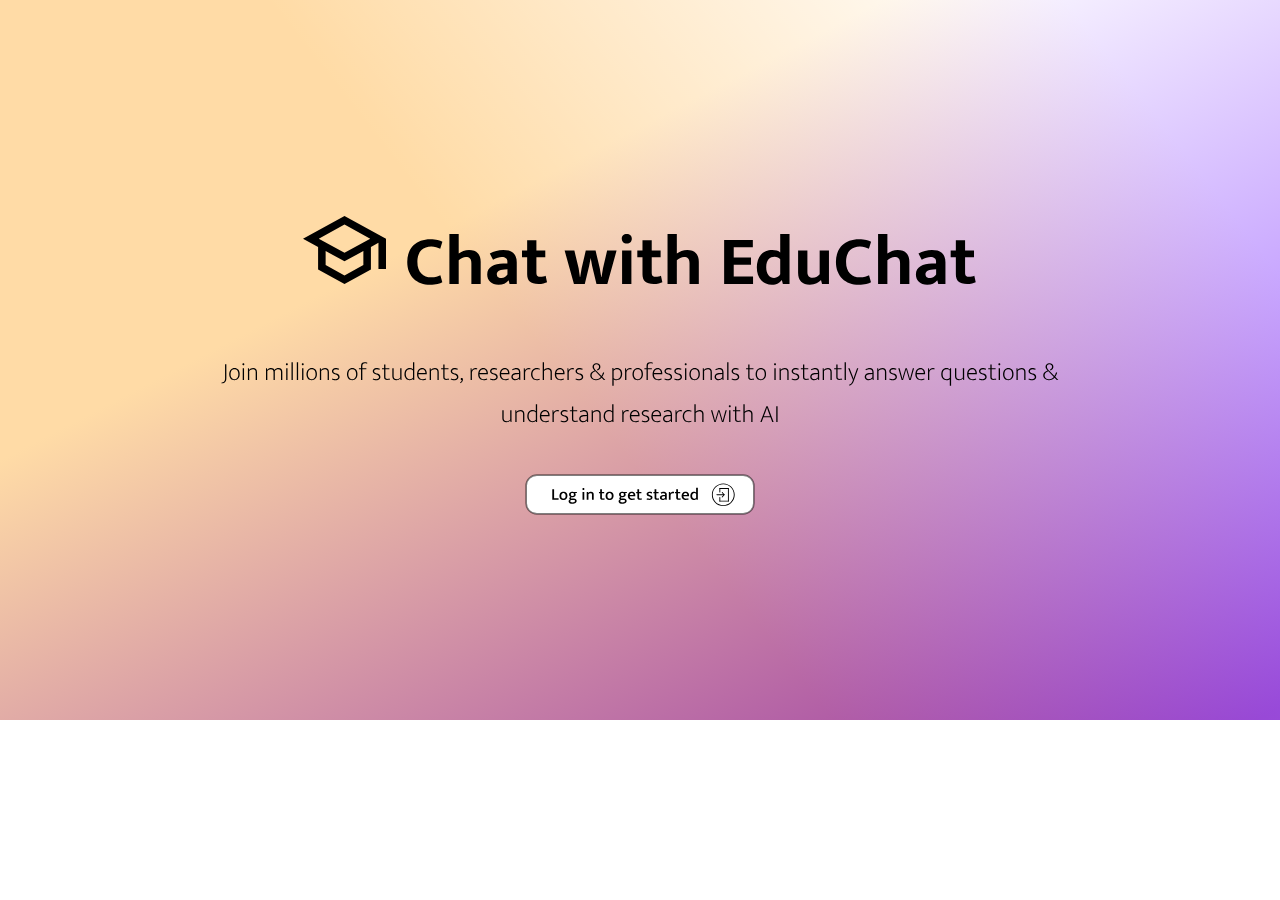
==== index.html @ 91930472 "add many strange things" ====
<!DOCTYPE html>
<html lang="en">
<head>
    <meta charset="UTF-8">
    <meta name="viewport" content="width=device-width, initial-scale=1.0">
    <title>Document</title>
    <link rel="stylesheet" href="style\reset.css">
    <link rel="stylesheet" href="style\main.css">
</head>
<body>
    <img class="background" src="media\svg\background.svg" alt="welcome image">
    <img class="welcomeWindowTopText" src="media\svg\welcomePage\top_text.svg" alt="welcome image">
    <img class="welcomeWindowBottomText" src="media\svg\welcomePage\bottom_text.svg" alt="welcome image">
    <a href="login-form.html"><img class="getLogButton" src="media\svg\welcomePage\loginButton.svg" alt="log button"></a>
</body>
</html>
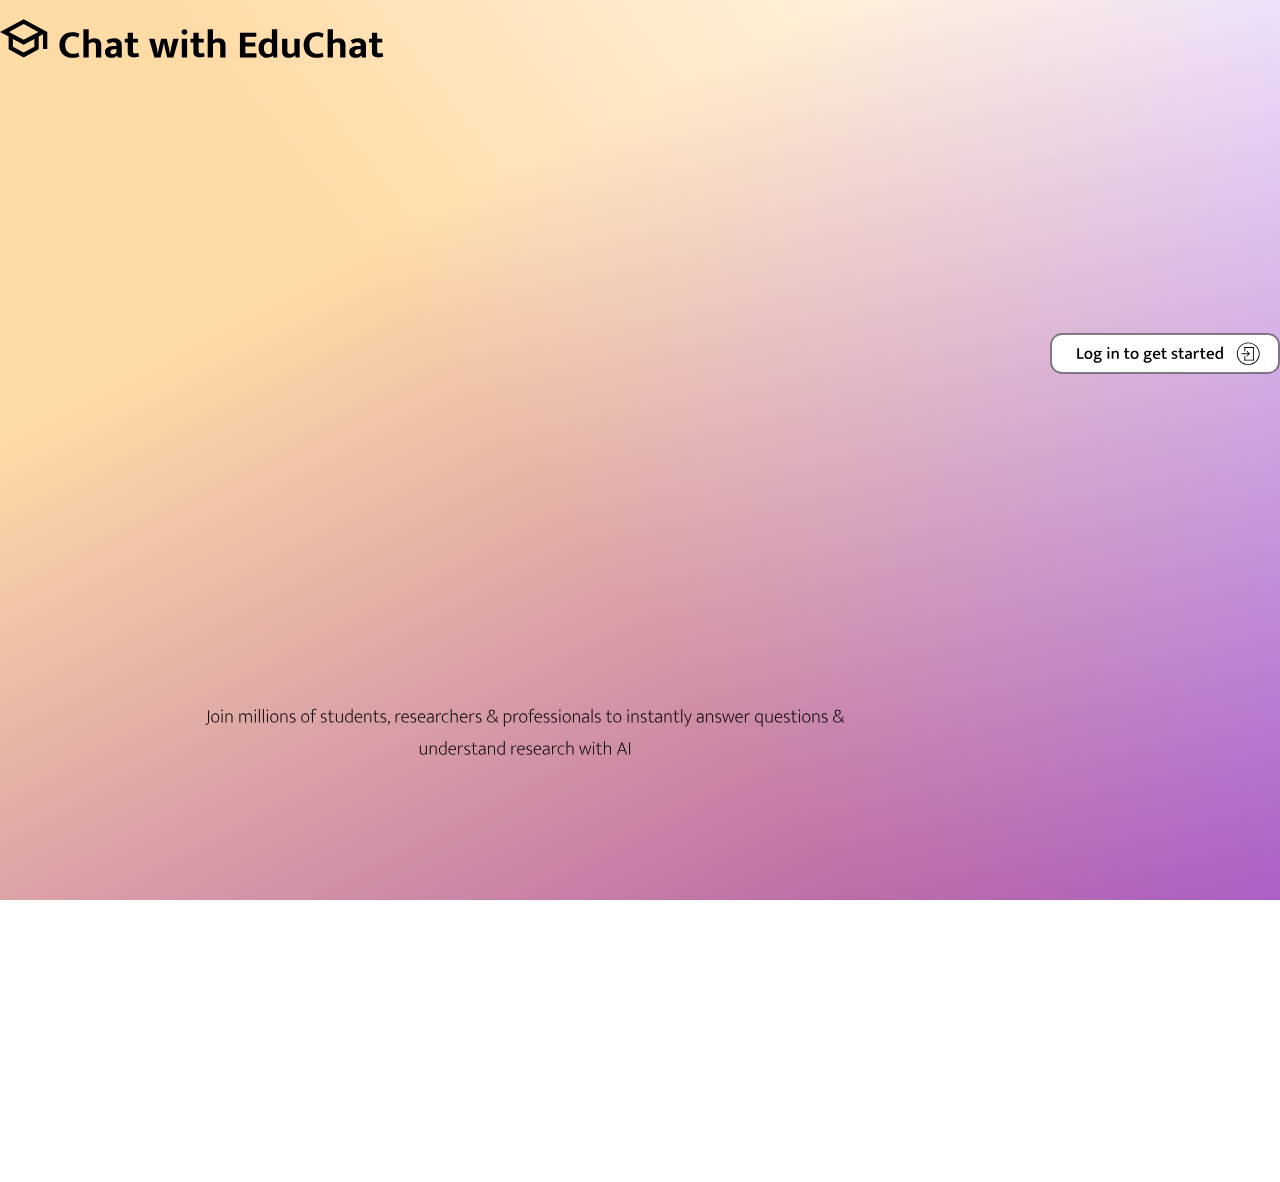
==== commit 5a39c43f: "commit" ====
--- a/index.html
+++ b/index.html
@@ -8,9 +8,11 @@
     <link rel="stylesheet" href="style\main.css">
 </head>
 <body>
-    <img class="background" src="media\svg\background.svg" alt="welcome image">
-    <img class="welcomeWindowTopText" src="media\svg\welcomePage\top_text.svg" alt="welcome image">
-    <img class="welcomeWindowBottomText" src="media\svg\welcomePage\bottom_text.svg" alt="welcome image">
-    <a href="login-form.html"><img class="getLogButton" src="media\svg\welcomePage\loginButton.svg" alt="log button"></a>
+    <main class="base-window-container">
+        <!-- <img class="background" src="media\svg\background.svg" alt="background"> -->
+        <img class="welcomeWindowTopText" src="media\svg\welcomePage\top_text.svg" alt="welcome image">
+        <img class="welcomeWindowBottomText" src="media\svg\welcomePage\bottom_text.svg" alt="welcome image">
+        <a href="login-form.html"><img class="getLogButton" src="media\svg\welcomePage\loginButton.svg" alt="log button"></a>
+    </main>
 </body>
 </html>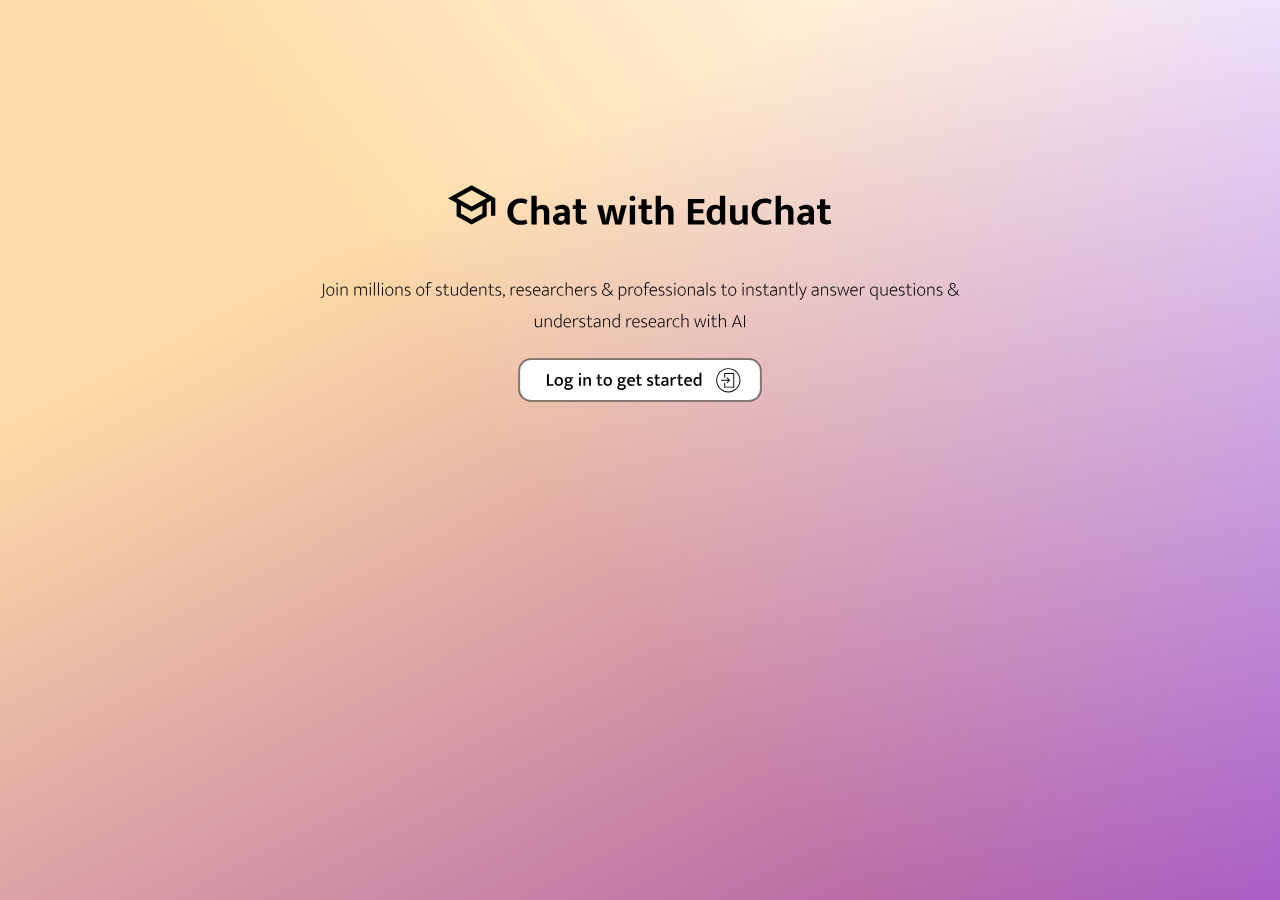
==== commit 2ed0cdc0: "delete trash" ====
--- a/index.html
+++ b/index.html
@@ -10,9 +10,11 @@
 <body>
     <main class="base-window-container">
         <!-- <img class="background" src="media\svg\background.svg" alt="background"> -->
-        <img class="welcomeWindowTopText" src="media\svg\welcomePage\top_text.svg" alt="welcome image">
-        <img class="welcomeWindowBottomText" src="media\svg\welcomePage\bottom_text.svg" alt="welcome image">
-        <a href="login-form.html"><img class="getLogButton" src="media\svg\welcomePage\loginButton.svg" alt="log button"></a>
+        <div class="welcome-page-container">
+            <img class="welcomeWindowTopText" src="media\svg\welcomePage\top_text.svg" alt="welcome image">
+            <img class="welcomeWindowBottomText" src="media\svg\welcomePage\bottom_text.svg" alt="welcome image">
+            <a href="login-form.html"><img class="getLogButton" src="media\svg\welcomePage\loginButton.svg" alt="log button"></a>
+        </div>
     </main>
 </body>
 </html>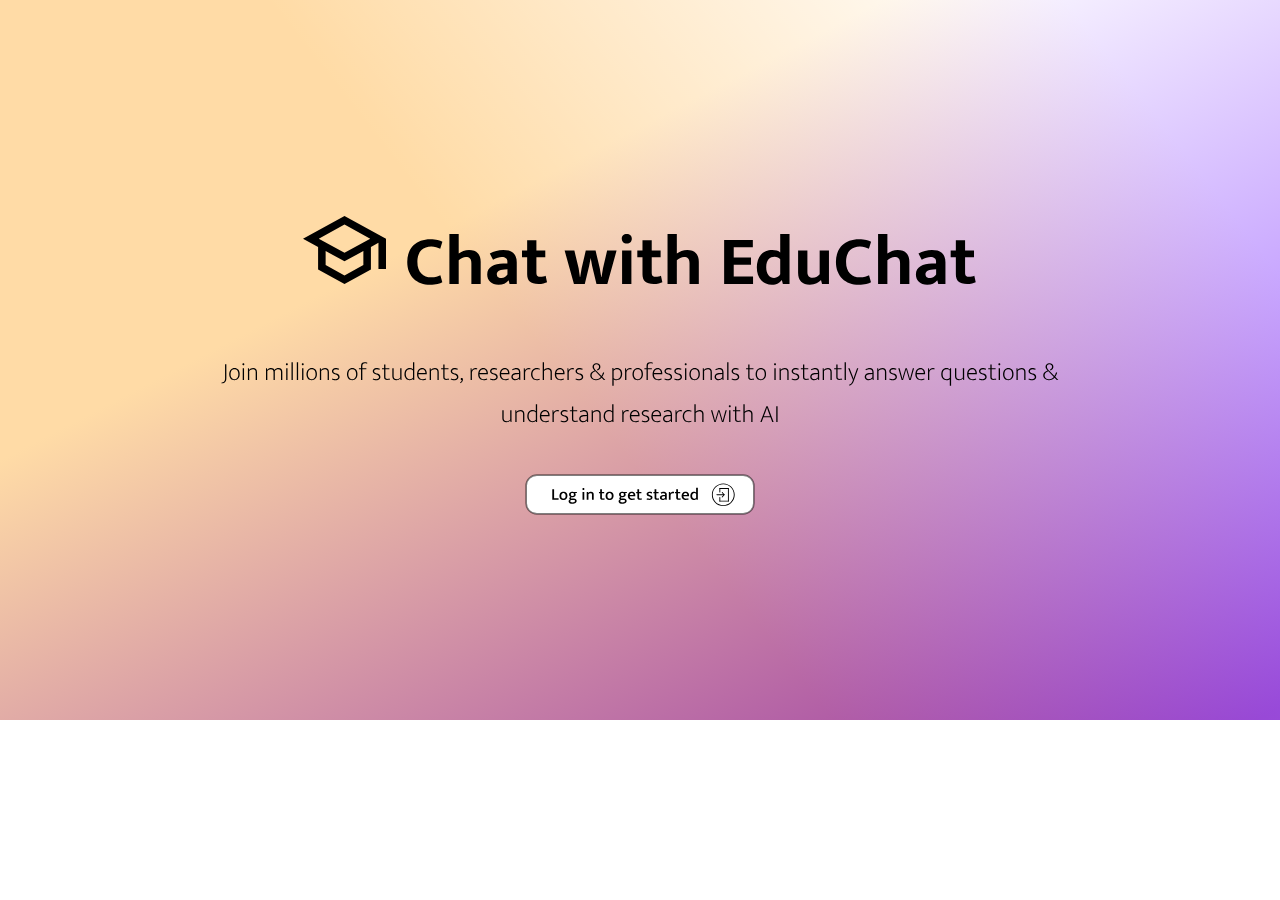
==== commit 2c398c9e: "c" ====
--- a/index.html
+++ b/index.html
@@ -1,20 +1,16 @@
-<!DOCTYPE html>
-<html lang="en">
-<head>
-    <meta charset="UTF-8">
-    <meta name="viewport" content="width=device-width, initial-scale=1.0">
-    <title>Document</title>
-    <link rel="stylesheet" href="style\reset.css">
-    <link rel="stylesheet" href="style\main.css">
-</head>
-<body>
-    <main class="base-window-container">
-        <!-- <img class="background" src="media\svg\background.svg" alt="background"> -->
-        <div class="welcome-page-container">
-            <img class="welcomeWindowTopText" src="media\svg\welcomePage\top_text.svg" alt="welcome image">
-            <img class="welcomeWindowBottomText" src="media\svg\welcomePage\bottom_text.svg" alt="welcome image">
-            <a href="login-form.html"><img class="getLogButton" src="media\svg\welcomePage\loginButton.svg" alt="log button"></a>
-        </div>
-    </main>
-</body>
+<!DOCTYPE html>
+<html lang="en">
+<head>
+    <meta charset="UTF-8">
+    <meta name="viewport" content="width=device-width, initial-scale=1.0">
+    <title>Document</title>
+    <link rel="stylesheet" href="style\reset.css">
+    <link rel="stylesheet" href="style\main.css">
+</head>
+<body>
+    <img class="background" src="media\svg\background.svg" alt="welcome image">
+    <img class="welcomeWindowTopText" src="media\svg\welcomePage\top_text.svg" alt="welcome image">
+    <img class="welcomeWindowBottomText" src="media\svg\welcomePage\bottom_text.svg" alt="welcome image">
+    <a href="login-form.html"><img class="getLogButton" src="media\svg\welcomePage\loginButton.svg" alt="log button"></a>
+</body>
 </html>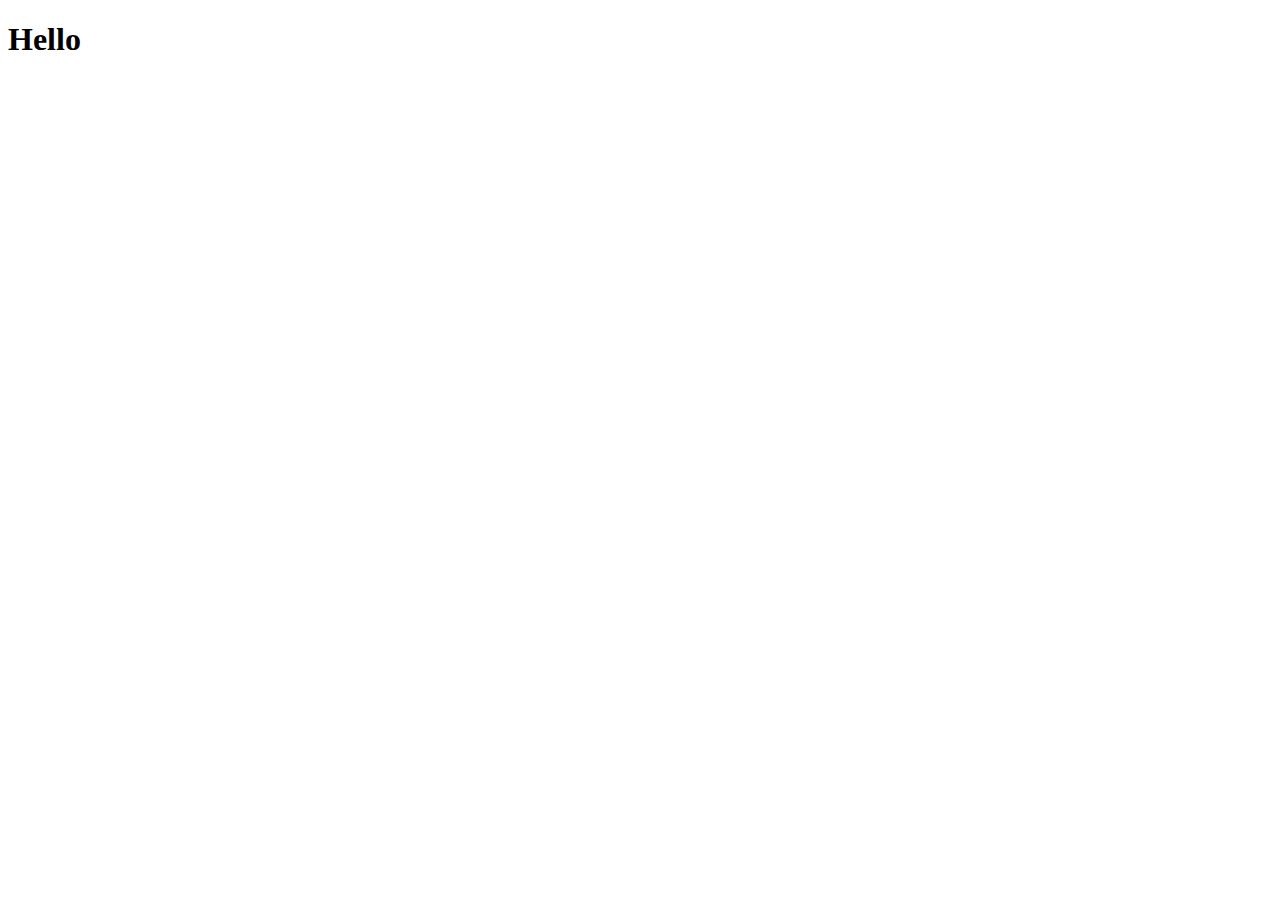
==== commit c5c71cfb: "update front" ====
--- a/index.html
+++ b/index.html
@@ -4,13 +4,10 @@
     <meta charset="UTF-8">
     <meta name="viewport" content="width=device-width, initial-scale=1.0">
     <title>Document</title>
-    <link rel="stylesheet" href="style\reset.css">
-    <link rel="stylesheet" href="style\main.css">
+    <script src="module.js"></script>
+    <script type="module" src="main.js"></script>
 </head>
 <body>
-    <img class="background" src="media\svg\background.svg" alt="welcome image">
-    <img class="welcomeWindowTopText" src="media\svg\welcomePage\top_text.svg" alt="welcome image">
-    <img class="welcomeWindowBottomText" src="media\svg\welcomePage\bottom_text.svg" alt="welcome image">
-    <a href="login-form.html"><img class="getLogButton" src="media\svg\welcomePage\loginButton.svg" alt="log button"></a>
+    <h1 id="hello">Hello</h1>
 </body>
 </html>